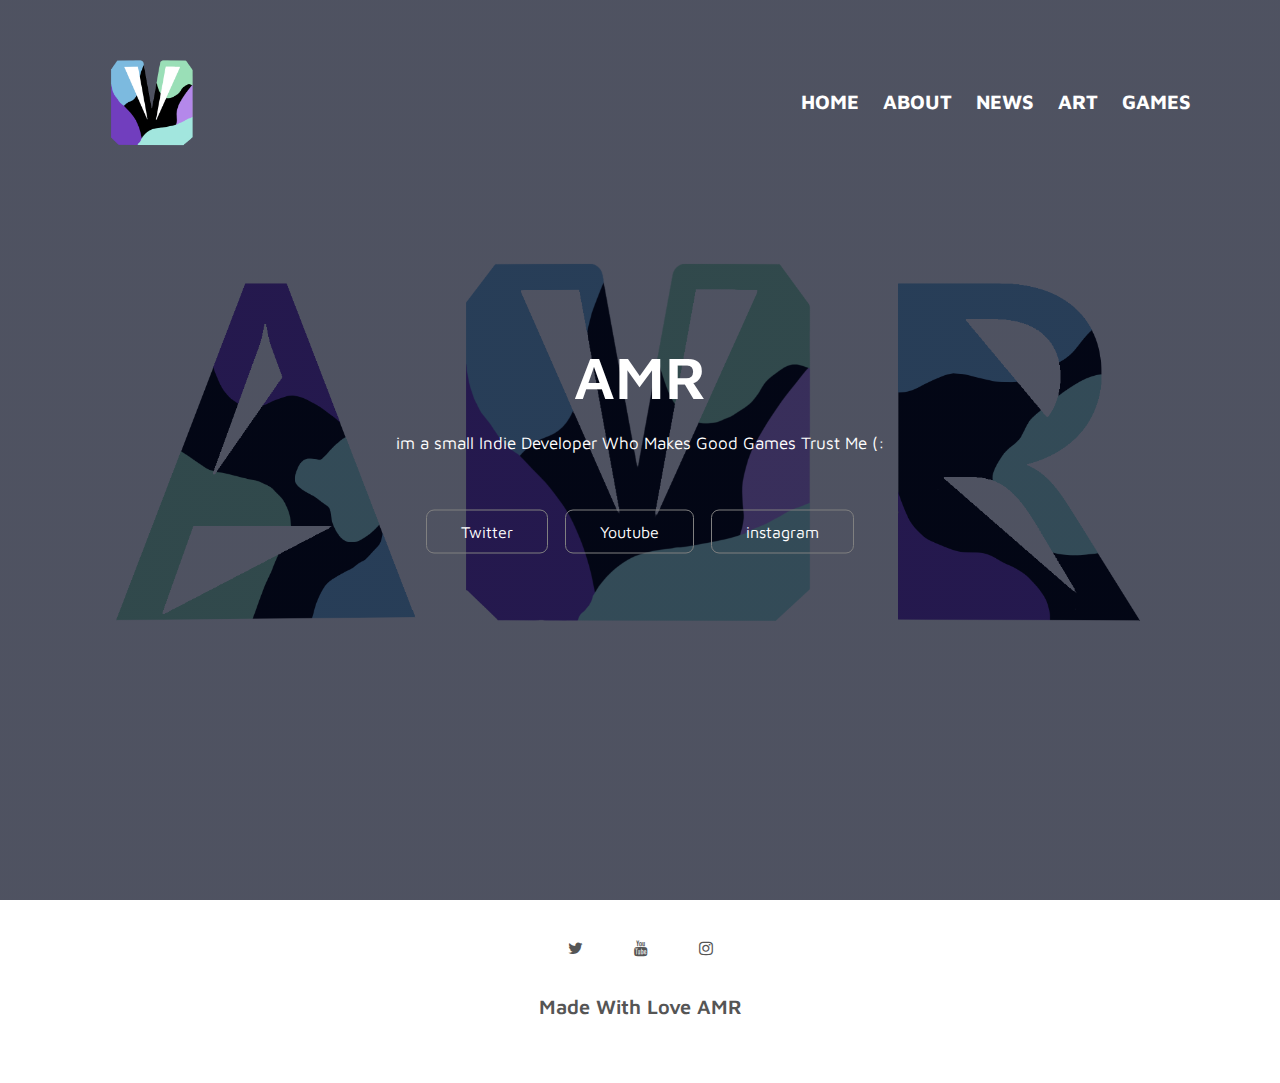
==== index.html @ 3602e450 "New File" ====
<!DOCTYPE html>
<html>
<head>
    <meta name="viewport" content="with=device-width, initial-
    scale=1.0">
    <title>AMR</title>
    <link rel="icon" type="image/x-icon" href="/images/M2022October26Nobg.png">
    <link rel="stylesheet" href="Style.css">
    <link rel="stylesheet" href="https://stackpath.bootstrapcdn.com/font-awesome/4.7.0/css/font-awesome.min.css">

    <link rel="preconnect" href="https://fonts.googleapis.com">
    <link rel="preconnect" href="https://fonts.gstatic.com" crossorigin>
    <link href="https://fonts.googleapis.com/css2?family=Maven+Pro:wght@500;600;800&display=swap" rel="stylesheet">
</head>

<body>
    <section class="header">
     <nav>
        <a class="Open" id="Open"><img src="images/M2022October26Nobg.png"></a>
         <div class="nav-links" id="navLinks">
             <ul>
                <li><a href="index.html">HOME</a></1li>
                <li><a href="about.html">ABOUT</a></1li>
                <li><a href="news.html">NEWS</a></1li>
                <li><a href="art.html">ART</a></1li>
                <li><a href="games.html">GAMES</a></1li>
             </ul>
         </div>
     </nav>
     
     <div class="text-box">
      
        <h1>AMR</h1>
        <p>im a small Indie Developer Who Makes Good Games Trust Me (:</p>
        <a href="https://twitter.com/AMR_Indie"class="BUTON">Twitter</a>
        <a href="https://www.youtube.com/channel/UCUVaZc_DEAMbumB2yuMFp7w"class="BUTON">Youtube</a>
        <a href="https://www.instagram.com/amr_indie/"class="BUTON">instagram</a>
     </div>

    </section>

    <!----Games---->


   <!------ Art ----->



   <!------Foter------>

   <section class="footer">

    <div class="icons">
        <i class="fa fa-twitter" onclick="OpneTwitter()" ></i>
        <i class="fa fa-youtube" onclick="OpneYoutube()" ></i>
        <i class="fa fa-instagram" onclick="OpneInsta()" ></i>
    </div>
    <p>Made With Love AMR</p>
   </section>

<!------JavaScript Open Menu------->
<Script>

   var navLinks = document.getElementById("navLinks")
   
   function OpneTwitter(){
      open("https://twitter.com/AMR_Indie")
   }

   function OpneYoutube(){
      open("https://www.youtube.com/channel/UCUVaZc_DEAMbumB2yuMFp7w")
   }

   function OpneInsta(){
      open("https://www.instagram.com/amr_indie/")
   }

   function OpneMenu(){

   }

   function HideMenu(){


   }

</Script>


</body>
</html>
---- Style.css ----
*{
    margin: 0;
    padding: 0;
    font-family: 'Maven Pro', sans-serif;
}

.header{
    min-height: 100vh;
    background-size: cover;
    background-position: center;
    position: relative;
    height: 60vh;
    width: 100%;
    background-image: linear-gradient(rgba(4,9,30,0.7),rgba(4,9,30,0.7)),url(images/AMR2022October26.png);
    background-position: center;
    background-size: cover;
    text-align: center;
    color: rgb(255, 255, 255);
}
nav{
    display: flex;
    padding: 2% 6%;
    justify-content: space-between;
    align-items: center;
    
}
nav img{
    width: 150px;
    transition: 0.5s;
}
nav img:hover {
    width: 160px;

}
.nav-links{
    flex: 1;
    text-align: right;
}
.nav-links  ul li{
    list-style: none;
    display: inline-block;
    padding: 8px 12px;
    position: relative;
    font-weight: 700;
}
.nav-links  ul li a {
    color: rgb(255, 255, 255);
    text-decoration: none;
    font-size: 20px;
    transition: 0.5s;
}
.nav-links  ul li a:hover {
    color: rgb(223, 194, 223);
    font-size: 25px;
}
.nav-links  ul li::after{
    content: '';
    width: 0%;
    height: 2px;
    background: #ca9894;
    display: block;
    margin: auto;
    transition: 0.5s;
    
}

.nav-links  ul li:hover::after{
    width: 100%;
}
.text-box{
    width: 90%;
    color: rgb(255, 255, 255);
    position: absolute;
    top: 50%;
    left: 50%;
    transform: translate(-50%,-50%);
    text-align: center;
}
.text-box h1{
    font-size: 60px;

}
.text-box p{
    margin: 10px 0 40px;
    font-size: 17px;
    color: rgb(255, 255, 255);
}
.COLORB
{
    display: inline-block;
    text-decoration: none;
    color: rgb(38, 0, 255);
    margin: 10px;
    font-size: 20px;
    position: relative;
    cursor: pointer;
    transition: 0.5s;
    border-radius: 8px;
    margin-bottom: 8px 5px;
    font-weight: 700;
 }
 .COLORB:hover{
     background: transparent;
     transition: 1s;
     font-size: 25px;
 }

.BUTON{
   display: inline-block;
   text-decoration: none;
   color: rgb(255, 255, 255);
   border: 1px solid gray;
   padding: 12px 34px;
   margin: 6px;
   font-size: 16px;
   background: transparent;
   position: relative;
   cursor: pointer;
   transition: 0.5s;
   border-radius: 8px;
   margin-bottom: 8px 5px;
}
.BUTON:hover{
    border: 1px solid rgb(104, 104, 104);
    background: rgb(105, 105, 105);
    transition: 1s;
    border-radius: 20px;
    margin-bottom: 20px 12px;
    font-size: 20px;
}


nav .fa{
    display: none;
}

body {
    max-width: 100%;
    overflow-x: hidden;
}

@media (max-width: 999px) {
 .nav-links ul li a {
    font-size: 30px;
    
 }
 nav img {
    padding-left: 0;
 }
 .nav-links{
    text-align: right;
 }

 h1 {
    font-size: 40px;
 }
 h3 {
    font-size: 35px;
 }
 h2 {
    font-size: 30px;
 }
 h4 {
    font-size: 30px;
 }
 .header{
    background-image: linear-gradient(rgba(4,9,30,0.7),rgba(4,9,30,0.7)),url(images/AMR2022October26.png);
    background-size: 130%;
    background-repeat: no-repeat;
 }
 nav img{
    width: 200px;
}

.NewsBig img{
    background: transparent;
}
}

/*----- Games -----*/

.rowGames{
    width: 80%;
    margin: auto;
    text-align: center;
    padding-top: 50px;

}
.rowGames img{

    width: 50%;
}
.GamesLayer{

    background: transparent;
    height: 50%;
    width: 50%;
    position: absolute;
    top: 0;
    left: 0;
    transition: 0.5s;
}
.GamesLayer:hover{

    background-color: rgba(255, 255, 255, 0.2);
}
.GamesLayer h3{
    width: 100%;
    font-weight: 500;
    color: black;
    font-size: 30px;
    bottom: 0;
    left: 50%;
    transform: translateX(-50%);
    position: absolute;
    opacity: 0;
    transition: 0.5s;

}
.GamesLayer:hover h3{

    bottom: 49%;
    opacity: 1;
}
.Games{
    width: 30%;
    margin: auto;
    text-align: center;  
    padding-top: 100px;
}
h1{
    font-size: 36px;
    font-weight: 600;
}
p{
    color: black;
    font-size: 25px;
    font-weight: 300;
    line-height: 22px;
    padding: 10px;
}
.row{
    margin: 10px 10px;
    display: block;
    justify-content: space-around;   
}
.row2{
    margin: 5px 5px;
    display: block;
    justify-content: space-around;
    cursor: pointer;
    
}

.row2 p{
  font-size: large;
}
.row2 h1{
    text-decoration: underline;
    padding-bottom: 50px;

}
.Games-col{
    flex-basis: 31%;
    border-radius: 10px;
    margin-bottom: 20px 12px;
    box-sizing: border-box;
    transition: 1s;
    border: #a297a8;
    background: #a297a8;

}
.Games-col:hover{
    box-shadow: 0 0 20px 0px rgba(63, 63, 63, 0.5);
    border-radius: 30px;
    background: #d0bddb;
}
.Games-col2{
    flex-basis: 31%;
    background: transparent;
    border-radius: 10px;
    margin-bottom: 20px 12px;
    box-sizing: border-box;
    transition: 1s;
    border: #d0bddb;

}
.Games-col2:hover{
    background: #d0bddb;
}
.Games-col2 p{
    opacity: 0;
    transition: 0.5s;
}

.Games-col2:hover p{
    opacity: 1;
}


.Games-col2 img {
    width: 90%;
    transition: 0.5s;
    border-radius: 10px;
}
h3{
    text-align: center;
    font-weight: 600;
    margin: 10px 0;
}
.Games-col2:hover img{
    width: 100%;
    border-radius: 30px;

}
.Games-col2:hover{
    box-shadow: 0 0 20px 0px rgba(63, 63, 63, 0.5);
    border-radius: 30px;

}

@media (max-width: 1000px){
    .row{
        flex-direction: column;
    }
    .row2{
        flex-direction: column;
    }
}
.BTN{
    display: inline-block;
    text-decoration: none;
    color: rgb(0, 0, 0);
    border: 1px solid gray;
    padding: 12px 34px;
    font-size: 16px;
    background: transparent;
    position: relative;
    cursor: pointer;
 }
 .BTN:hover{
    border: 1px solid rgb(104, 104, 104);
    background: rgb(105, 105, 105);
    transition: 1s;
}

/*------- art ------*/

.Art{
    width: 50%;
    margin: auto;
    text-align: center;
    padding-top: 50px;
}

.Art-col{
    flex-basis: 32%;
    border-radius: 10px;
    margin-bottom: 30px;
    width: 100%;
    height: 50%;
    position: relative;
    overflow: hidden;
}
.Art-col h3{
   font-size: 20PX;
   display: block; 
}

.Art-col img {
    width: 70%;
    display: block;
    margin: 50px;
    border-radius: 20px;
    margin-bottom: 60px;
    
}
.layer{
    background-color: rgba(0, 0, 0, 0.2);
    
    height: 100%;
    width: 90%;
    position: absolute;
    top: 0;
    left: 0;
    transition: 0.5s;
}
.layer:hover{
    background-color: rgba(0, 0, 0, 0.2);
}
.layer h3{
    width: 100%;
    font-weight: 500;
    color: black;
    font-size: 30px;
    bottom: 0;
    left: 50%;
    transform: translateX(-50%);
    position: absolute;
    opacity: 0;
    transition: 0.5s;
}
.layer:hover h3{
    bottom: 49%;
    opacity: 1;
}

/*----foter-----*/

.footer {
    width: 100%;
    text-align: center;
    padding: 30px 0;
}

.footer p {
    margin-bottom: 25px;
    margin-top: 20px;
    font-weight: 600;
    font-size: 20px;
    color: #555555;
}
.icons .fa{
    color: #555555;
    margin: 0 13px;
    cursor: pointer;
    padding: 10px;
}


/* Sub-header */

.Sub-header{
    height: 100vh;
    width: 100%;
    background-position: center;
    background-size: cover;
    text-align: center;
    color: #fff;
    background-image: url(images/BG.png);
}

.Sub-header h1{
    margin-top: -100px;
}

.about-me{
    width: 80%;
    margin: auto;
    padding-top: 80px;
    padding-bottom: 50px;
}
.about-col{
    flex-basis: 48%;
    padding: 30px 40px;
    text-align: center;
}
.about-col img{
    width: 30%;
    padding: 5px 5px;
    background-color: rgba(90, 83, 83, 0.103);
    border-radius: 20px;
    margin-bottom: 60px; 
    transition: 0.5s; 
}

.about-col h1{
    padding-top: 5px;
}
.about-col p {
    padding: 15px 0 25px;
    font-size: 20px;
    
}

/*------twitter------*/

.Twitter{
    padding: auto;
    margin-left: 25%;
}

/*--Navigation--*/

.slider{
    width:  800px;
    height: 500px;
    border-radius: 10px;
    overflow: hidden;
    margin: auto;

}
.slides{
    width:  500%;
    height: 500px;
    display: flex;
}
.slides input{
    display: none;
}
.slide{
    width: 20%;
    transition: 2s;
}.slide img{
    width: 800px;
    height: 500px;
    
}

/*--Maual navigaiton--*/

.navgation-Manual{
    position: absolute;
    display: flex;
    width: 800px;
    justify-content: center;
    margin-top: 460px;
}
.manual-btn{
    border: 2px solid #555555;
    padding: 5px;
    border-radius: 10px;
    cursor: pointer;
    transition: 1s;
}
.manual-btn:not(:last-child){
    margin-right: 40px;
}
.manual-btn:hover{
    background: #555555;
}
#radio1:checked ~ .first{
    margin-left: 0;
}
#radio2:checked ~ .first{
    margin-left: -20%;
}
#radio3:checked ~ .first{
    margin-left: -40%;
}
#radio4:checked ~ .first{
    margin-left: -60%;
}

/*--auto--*/

.navigation-auto{
    position: absolute;
    display: flex;
    width: 800px;
    justify-content: center;
    margin-top: 460px;
}
.navigation-auto div {
    border: 2px solid #555555;
    padding: 5px;
    border-radius: 10px;
    transition: 1s;
}

.navigation-auto div:not(:last-child){
    margin-right: 40px;
}

#radio1:checked ~ .navigation-auto .auto-btn1{
    background: #555555;
}
#radio2:checked ~ .navigation-auto .auto-btn2{
    background: #555555;
}
#radio3:checked ~ .navigation-auto .auto-btn3{
    background: #555555;
}
#radio4:checked ~ .navigation-auto .auto-btn4{
    background: #555555;
}

/*--News--*/

.News{
    padding: 40px;
    display: flex;
    justify-content: space-between;
    background-color: #c0f3f5;
    width: 60%;
    margin: 10rem auto 0 auto;
    border-radius: 30px;
}
.NewsBig{
    padding: 40px;
    display: flex;
    justify-content: space-between;
    background-color: #c0f3f5;
    width: 70%;
    margin: 10rem auto 0 auto;
    border-radius: 30px;
}
.NewsBig img{
    height: 400px;
    border-radius: 30px;
    background-color: #ffffff;
}
@media(max-width: 1500px){
    .NewsBig img{
        height: 250px;

    }
    .News img{
        width: 60%;
    }
    .News{
        width: 80%;
    }
    .NewsBig{
        width: 80%;
    }
}
.NewsBig h1{
  margin: 0;
  color: black;
}
.NewsBig p{
    color: black;
    margin-right: 15px;
}

.News img{
    height: 500px;
    border-radius: 30px;
    background-color: #ffffff;
}
.News h1{
  margin: 0;
  color: black;
}
.News p{
    color: black;
    margin-right: 15px;
}
.nobg{
    background-color: black;
}
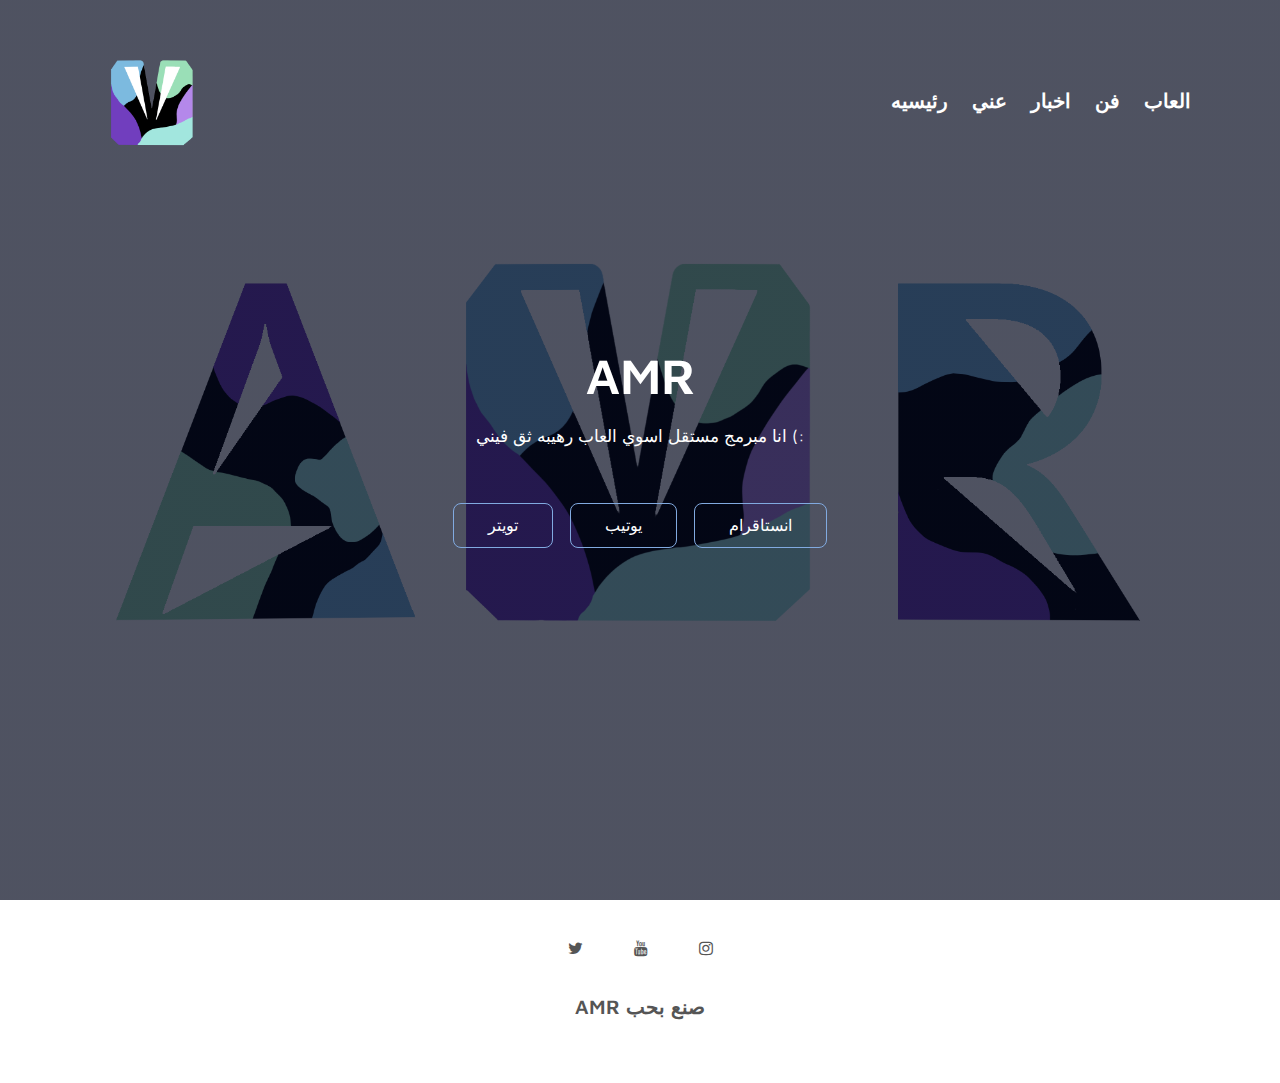
==== commit 9efdb9be: "cheking arabic" ====
--- a/index.html
+++ b/index.html
@@ -19,11 +19,11 @@
         <a class="Open" id="Open"><img src="images/M2022October26Nobg.png"></a>
          <div class="nav-links" id="navLinks">
              <ul>
-                <li><a href="index.html">HOME</a></1li>
-                <li><a href="about.html">ABOUT</a></1li>
-                <li><a href="news.html">NEWS</a></1li>
-                <li><a href="art.html">ART</a></1li>
-                <li><a href="games.html">GAMES</a></1li>
+               <li><a href="index.html">رئيسيه</a></1li>
+               <li><a href="about.html">عني</a></1li>
+               <li><a href="news.html">اخبار</a></1li>
+               <li><a href="art.html">فن</a></1li>
+               <li><a href="games.html">العاب</a></1li>
              </ul>
          </div>
      </nav>
@@ -31,10 +31,10 @@
      <div class="text-box">
       
         <h1>AMR</h1>
-        <p>im a small Indie Developer Who Makes Good Games Trust Me (:</p>
-        <a href="https://twitter.com/AMR_Indie"class="BUTON">Twitter</a>
-        <a href="https://www.youtube.com/channel/UCUVaZc_DEAMbumB2yuMFp7w"class="BUTON">Youtube</a>
-        <a href="https://www.instagram.com/amr_indie/"class="BUTON">instagram</a>
+        <p>انا مبرمج مستقل اسوي العاب رهيبه ثق فيني (:</p>
+        <a href="https://twitter.com/AMR_Indie"class="BUTON">تويتر</a>
+        <a href="https://www.youtube.com/channel/UCUVaZc_DEAMbumB2yuMFp7w"class="BUTON">يوتيب</a>
+        <a href="https://www.instagram.com/amr_indie/"class="BUTON">انستاقرام</a>
      </div>
 
     </section>
@@ -55,7 +55,7 @@
         <i class="fa fa-youtube" onclick="OpneYoutube()" ></i>
         <i class="fa fa-instagram" onclick="OpneInsta()" ></i>
     </div>
-    <p>Made With Love AMR</p>
+    <p>AMR صنع بحب</p>
    </section>
 
 <!------JavaScript Open Menu------->
--- a/Style.css
+++ b/Style.css
@@ -52,6 +52,8 @@
 .nav-links  ul li a:hover {
     color: rgb(223, 194, 223);
     font-size: 25px;
+    font-weight: 100;
+    transition: 1s;
 }
 .nav-links  ul li::after{
     content: '';
@@ -77,8 +79,8 @@
     text-align: center;
 }
 .text-box h1{
-    font-size: 60px;
-
+    font-size: 50px;
+    
 }
 .text-box p{
     margin: 10px 0 40px;
@@ -104,32 +106,34 @@
      transition: 1s;
      font-size: 25px;
  }
-
 .BUTON{
    display: inline-block;
    text-decoration: none;
    color: rgb(255, 255, 255);
-   border: 1px solid gray;
+   border: 1px solid rgb(129, 170, 224);
    padding: 12px 34px;
    margin: 6px;
    font-size: 16px;
-   background: transparent;
+   background:  transparent;
    position: relative;
    cursor: pointer;
    transition: 0.5s;
    border-radius: 8px;
    margin-bottom: 8px 5px;
+    background-size: 200%;
 }
 .BUTON:hover{
-    border: 1px solid rgb(104, 104, 104);
-    background: rgb(105, 105, 105);
-    transition: 1s;
-    border-radius: 20px;
-    margin-bottom: 20px 12px;
-    font-size: 20px;
-}
-
-
+
+   border: 1px solid rgb(129, 170, 224);
+   background:  rgb(177, 255, 236);
+   transition: 1s;
+   border-radius: 20px;
+   margin-bottom: 20px 12px;
+   font-size: 20px;
+   font-weight: 900;
+   color: rgb(54, 54, 54);
+
+}
 nav .fa{
     display: none;
 }
@@ -163,17 +167,26 @@
  h4 {
     font-size: 30px;
  }
+ .text-box h1{
+    font-size: 100px;
+ }
+ .text-box p {
+    font-size: 30px;
+ }
  .header{
     background-image: linear-gradient(rgba(4,9,30,0.7),rgba(4,9,30,0.7)),url(images/AMR2022October26.png);
-    background-size: 130%;
+    background-size: 100%;
     background-repeat: no-repeat;
  }
  nav img{
-    width: 200px;
+    width: 250px;
 }
 
 .NewsBig img{
     background: transparent;
+}
+.BUTON{
+    font-size: 30px;
 }
 }
 
@@ -248,7 +261,6 @@
     margin: 5px 5px;
     display: block;
     justify-content: space-around;
-    cursor: pointer;
     
 }
 
@@ -283,7 +295,7 @@
     box-sizing: border-box;
     transition: 1s;
     border: #d0bddb;
-
+    cursor: pointer;
 }
 .Games-col2:hover{
     background: #d0bddb;
@@ -354,26 +366,76 @@
 }
 
 .Art-col{
-    flex-basis: 32%;
-    border-radius: 10px;
-    margin-bottom: 30px;
-    width: 100%;
-    height: 50%;
-    position: relative;
-    overflow: hidden;
-}
+    flex-basis: 31%;
+    background: transparent;
+    border-radius: 10px;
+    margin-bottom: 20px 12px;
+    box-sizing: border-box;
+    transition: 1s;
+    border: #d0bddb;
+}
+
+
+.ArtH-col{
+    flex-basis: 31%;
+    background: transparent;
+    border-radius: 10px;
+    margin-bottom: 20px 12px;
+    box-sizing: border-box;
+    transition: 1s;
+    border: #f3ddff;
+}
+.ArtH-col h3{
+    font-size: 20PX;
+    display: block; 
+    font-weight: 600;
+    text-decoration: underline;
+ }
+ .ArtH-col:hover{
+     box-shadow: 0 0 20px 0px rgba(63, 63, 63, 0.5);
+     border-radius: 30px;
+     background: #cbfaf2;
+     box-shadow: 0 0 20px 0px rgba(63, 63, 63, 0.5);
+     border-radius: 30px;
+     
+ }
+ 
+ .ArtH-col img {
+     width: 90%;
+     transition: 0.5s;
+     border-radius: 10px;
+     
+ }
+ .ArtH-col img:hover{
+     width: 100%;
+     border-radius: 30px;
+     
+ }
+
+
 .Art-col h3{
    font-size: 20PX;
    display: block; 
+   font-weight: 600;
+   text-decoration: underline;
+}
+.Art-col:hover{
+    box-shadow: 0 0 20px 0px rgba(63, 63, 63, 0.5);
+    border-radius: 30px;
+    background: #cbfaf2;
+    box-shadow: 0 0 20px 0px rgba(63, 63, 63, 0.5);
+    border-radius: 30px;
+    
 }
 
 .Art-col img {
-    width: 70%;
-    display: block;
-    margin: 50px;
-    border-radius: 20px;
-    margin-bottom: 60px;
-    
+    width: 90%;
+    transition: 0.5s;
+    border-radius: 10px;
+}
+.Art-col img:hover{
+    width: 100%;
+    border-radius: 30px;
 }
 .layer{
     background-color: rgba(0, 0, 0, 0.2);
@@ -444,6 +506,146 @@
     margin-top: -100px;
 }
 
+
+.BUTONA{
+    display: inline-block;
+    text-decoration: none;
+    color: rgb(146, 199, 230);
+    border: 1px solid rgb(181, 143, 231);
+    padding: 12px 34px;
+    margin: 6px;
+    font-size: 50px;
+    background: transparent;
+    position: relative;
+    cursor: pointer;
+    transition: 0.5s;
+    border-radius: 8px;
+    margin-bottom: 8px 5px;
+ }
+ .BUTONA:hover{
+    border: 1px solid rgb(181, 143, 231);
+     background: rgb(194, 156, 219);
+     transition: 0.5s;
+     border-radius: 20px;
+     margin-bottom: 20px 12px;
+     font-size: 55px;
+     font-weight: 800;
+ }
+
+.Sub-headerArt{
+    height: 100vh;
+    width: 100%;
+    background-position: center;
+    background-size: cover;
+    text-align: center;
+    color: #fff;
+    background-image: url(images/ART.png);
+}
+
+.Sub-headerArt h1{
+    margin-top: -100px;
+    color: rgb(105, 133, 127);
+}
+.Sub-headerArt{
+    color: rgb(105, 133, 127);
+}
+.nav-linksA{
+    flex: 1;
+    text-align: right;
+}
+.nav-linksA  ul li{
+    list-style: none;
+    display: inline-block;
+    padding: 8px 12px;
+    position: relative;
+    font-weight: 700;
+}
+.nav-linksA  ul li a {
+    color: rgb(121, 151, 146);
+    text-decoration: none;
+    font-size: 20px;
+    transition: 0.5s;
+}
+.nav-linksA  ul li a:hover {
+    color: rgb(62, 75, 74);
+    font-size: 25px;
+}
+.nav-linksA  ul li::after{
+    content: '';
+    width: 0%;
+    height: 2px;
+    background: #ca9894;
+    display: block;
+    margin: auto;
+    transition: 0.5s;
+    
+}
+
+.nav-linksA  ul li:hover::after{
+    width: 100%;
+}
+
+
+.Sub-headerNews{
+    height: 100vh;
+    width: 100%;
+    background-position: center;
+    background-size: cover;
+    text-align: center;
+    color: #fff;
+    background-image: url(images/News.png);
+}
+
+.Sub-headerNews h1{
+    margin-top: -100px;
+    color: rgb(105, 133, 127);
+}
+.Sub-headerNews{
+    color: rgb(105, 133, 127);
+}
+
+
+.Sub-headerAbout{
+    height: 100vh;
+    width: 100%;
+    background-position: center;
+    background-size: cover;
+    text-align: center;
+    color: #fff;
+    background-image: url(images/About.png);
+}
+
+.Sub-headerAbout h1{
+    margin-top: -100px;
+    color: rgb(105, 133, 127);
+}
+.Sub-headerAbout{
+    color: rgb(105, 133, 127);
+}
+
+.Sub-headerGames{
+    height: 100vh;
+    width: 100%;
+    background-position: center;
+    background-size: cover;
+    text-align: center;
+    color: #fff;
+    background-image: url(images/Games.png);
+}
+
+.Sub-headerGames h1{
+    margin-top: -100px;
+    color: rgb(105, 133, 127);
+}
+.Sub-headerGames{
+    color: rgb(105, 133, 127);
+}
+
+
+
+
+
+
 .about-me{
     width: 80%;
     margin: auto;
@@ -581,7 +783,7 @@
     padding: 40px;
     display: flex;
     justify-content: space-between;
-    background-color: #c0f3f5;
+    background-color: #f5daff;
     width: 60%;
     margin: 10rem auto 0 auto;
     border-radius: 30px;
@@ -590,7 +792,7 @@
     padding: 40px;
     display: flex;
     justify-content: space-between;
-    background-color: #c0f3f5;
+    background-color: #f5daff;
     width: 70%;
     margin: 10rem auto 0 auto;
     border-radius: 30px;
@@ -602,8 +804,8 @@
 }
 @media(max-width: 1500px){
     .NewsBig img{
-        height: 250px;
-
+        width: 50%;
+        height: 10vh;
     }
     .News img{
         width: 60%;
@@ -614,13 +816,22 @@
     .NewsBig{
         width: 80%;
     }
+    .nav-linksA  ul li a {
+        font-size: 30px;
+    }
+    .nav-linksA  ul li a:hover {
+        font-size: 35px;
+    }
+    .nav-links  ul li a:hover {
+        font-size: 35px;
+    }
 }
 .NewsBig h1{
   margin: 0;
   color: black;
 }
 .NewsBig p{
-    color: black;
+    color: rgb(0, 0, 0);
     margin-right: 15px;
 }
 
@@ -640,3 +851,45 @@
 .nobg{
     background-color: black;
 }
+
+/*---ArtBtn---*/
+
+.arbtn{
+    display: flex;
+    justify-content: center;
+}
+
+
+.arbtn a {
+    color: black ;
+    margin: 12px;
+}
+.arbtn a:hover {
+    color: rgb(251, 255, 211) ;
+}
+
+.BGB{
+    display: flex;
+    padding: 100px;
+    padding-top: 50px;
+    padding-bottom: 50px;
+    background-color: #e9fffe;
+    border-radius: 10px;
+    margin-bottom: 20px 12px;
+    box-sizing: border-box;
+    border: #a297a8;
+}
+
+::-webkit-scrollbar{
+    background: rgb(255, 255, 255);
+    width: 0.7em;
+}
+
+::-webkit-scrollbar-thumb{
+    background: rgb(110, 173, 255);
+    border-radius: 50vw;
+}
+
+::-webkit-scrollbar-thumb:hover{
+    background: rgb(88, 160, 255);
+}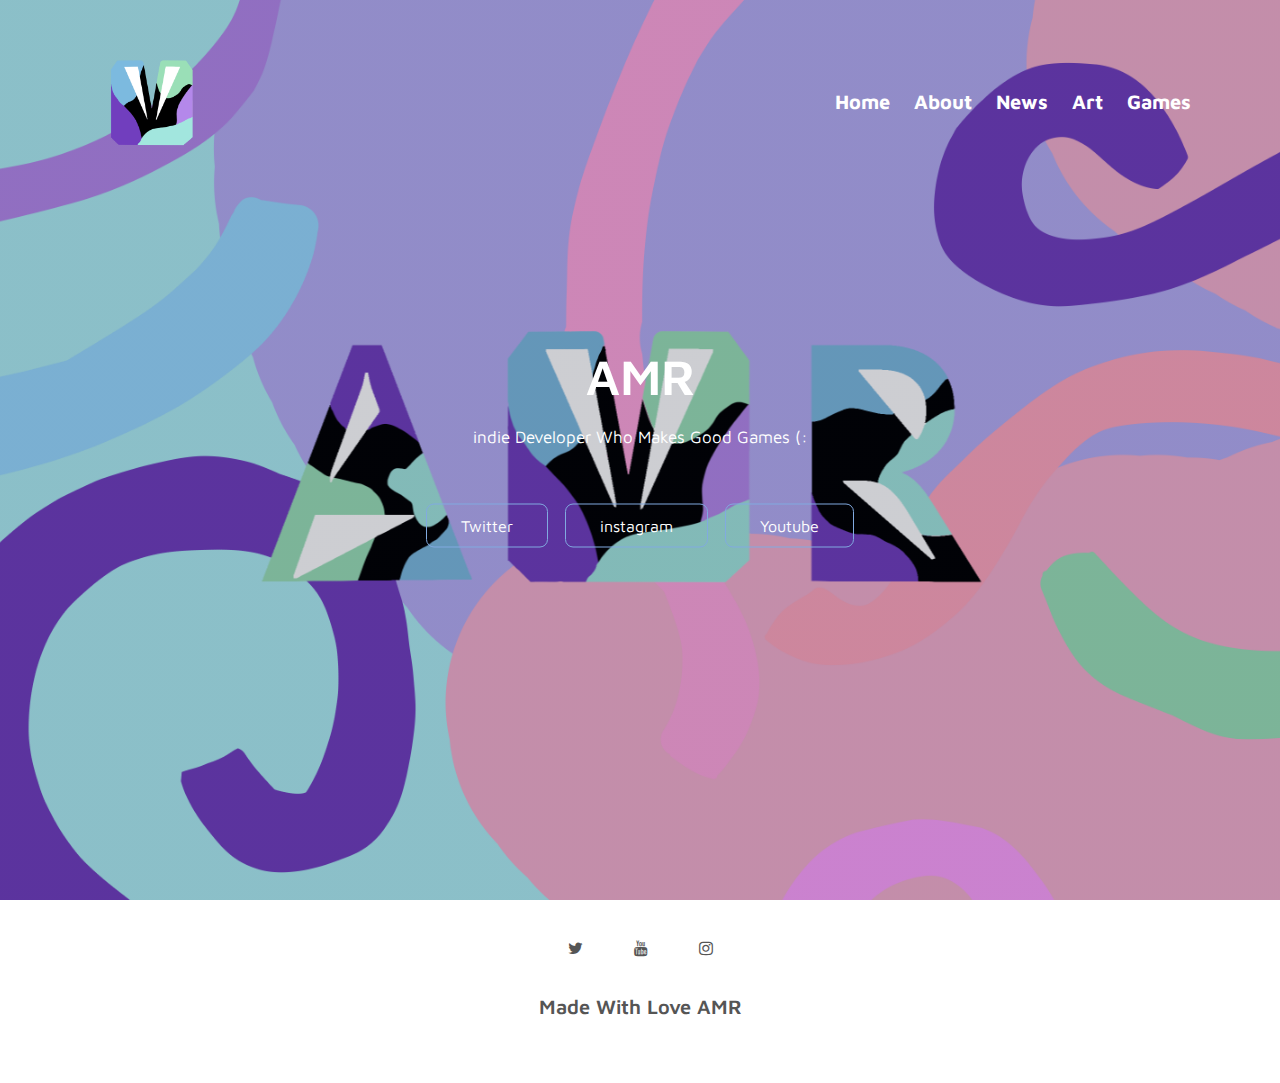
==== commit 27a23a6b: "ReChanged" ====
--- a/index.html
+++ b/index.html
@@ -19,11 +19,11 @@
         <a class="Open" id="Open"><img src="images/M2022October26Nobg.png"></a>
          <div class="nav-links" id="navLinks">
              <ul>
-               <li><a href="index.html">رئيسيه</a></1li>
-               <li><a href="about.html">عني</a></1li>
-               <li><a href="news.html">اخبار</a></1li>
-               <li><a href="art.html">فن</a></1li>
-               <li><a href="games.html">العاب</a></1li>
+                  <li><a href="index.html">Home</a></1li>
+                  <li><a href="about.html">About</a></1li>
+                  <li><a href="news.html">News</a></1li>
+                  <li><a href="art.html">Art</a></1li>
+                  <li><a href="games.html">Games</a></1li>
              </ul>
          </div>
      </nav>
@@ -31,10 +31,10 @@
      <div class="text-box">
       
         <h1>AMR</h1>
-        <p>انا مبرمج مستقل اسوي العاب رهيبه ثق فيني (:</p>
-        <a href="https://twitter.com/AMR_Indie"class="BUTON">تويتر</a>
-        <a href="https://www.youtube.com/channel/UCUVaZc_DEAMbumB2yuMFp7w"class="BUTON">يوتيب</a>
-        <a href="https://www.instagram.com/amr_indie/"class="BUTON">انستاقرام</a>
+        <p>indie Developer Who Makes Good Games (:</p>
+        <a href="https://twitter.com/AMR_Indie"class="BUTON">Twitter</a>
+        <a href="https://www.youtube.com/channel/UCUVaZc_DEAMbumB2yuMFp7w"class="BUTON">instagram</a>
+        <a href="https://www.instagram.com/amr_indie/"class="BUTON">Youtube</a>
      </div>
 
     </section>
@@ -55,7 +55,7 @@
         <i class="fa fa-youtube" onclick="OpneYoutube()" ></i>
         <i class="fa fa-instagram" onclick="OpneInsta()" ></i>
     </div>
-    <p>AMR صنع بحب</p>
+    <p>Made With Love AMR</p>
    </section>
 
 <!------JavaScript Open Menu------->
--- a/Style.css
+++ b/Style.css
@@ -11,7 +11,7 @@
     position: relative;
     height: 60vh;
     width: 100%;
-    background-image: linear-gradient(rgba(4,9,30,0.7),rgba(4,9,30,0.7)),url(images/AMR2022October26.png);
+    background-image: linear-gradient(rgba(4,9,30,0.2),rgba(4, 9, 30, 0.2)),url(images/AMR2022October26.png);
     background-position: center;
     background-size: cover;
     text-align: center;
@@ -29,7 +29,7 @@
     transition: 0.5s;
 }
 nav img:hover {
-    width: 160px;
+    width: 155px;
 
 }
 .nav-links{
@@ -258,10 +258,9 @@
     justify-content: space-around;   
 }
 .row2{
-    margin: 5px 5px;
-    display: block;
-    justify-content: space-around;
-    
+    display: grid;
+    grid-template-columns: repeat(auto-fit, minmax(400px, 1fr));
+    grid-gap: 5px;
 }
 
 .row2 p{
@@ -288,6 +287,8 @@
     background: #d0bddb;
 }
 .Games-col2{
+    object-fit: cover;
+    object-position: center;    
     flex-basis: 31%;
     background: transparent;
     border-radius: 10px;
@@ -359,7 +360,7 @@
 /*------- art ------*/
 
 .Art{
-    width: 50%;
+    
     margin: auto;
     text-align: center;
     padding-top: 50px;
@@ -370,15 +371,36 @@
     background: transparent;
     border-radius: 10px;
     margin-bottom: 20px 12px;
+    margin-top: 10px;
     box-sizing: border-box;
     transition: 1s;
     border: #d0bddb;
 }
 
+.Art-col h3{
+    font-size: 20px;
+   display: block; 
+   font-weight: 700;
+   text-decoration: underline;
+}
+
+.Art-col img {
+    width: 90%;
+    transition: 0.5s;
+    border-radius: 10px;
+    object-fit: cover;
+    object-position: center;
+    height: 70%;
+}
+.Art-col img:hover{
+    width: 100%;
+    border-radius: 30px;
+    color: black;
+    height: 90%;
+}
 
 .ArtH-col{
     flex-basis: 31%;
-    background: transparent;
     border-radius: 10px;
     margin-bottom: 20px 12px;
     box-sizing: border-box;
@@ -409,37 +431,11 @@
  .ArtH-col img:hover{
      width: 100%;
      border-radius: 30px;
-     
- }
-
-
-.Art-col h3{
-   font-size: 20PX;
-   display: block; 
-   font-weight: 600;
-   text-decoration: underline;
-}
-.Art-col:hover{
-    box-shadow: 0 0 20px 0px rgba(63, 63, 63, 0.5);
-    border-radius: 30px;
-    background: #cbfaf2;
-    box-shadow: 0 0 20px 0px rgba(63, 63, 63, 0.5);
-    border-radius: 30px;
-    
-}
-
-.Art-col img {
-    width: 90%;
-    transition: 0.5s;
-    border-radius: 10px;
-}
-.Art-col img:hover{
-    width: 100%;
-    border-radius: 30px;
-}
+
+ }
+
 .layer{
     background-color: rgba(0, 0, 0, 0.2);
-    
     height: 100%;
     width: 90%;
     position: absolute;
@@ -804,11 +800,12 @@
 }
 @media(max-width: 1500px){
     .NewsBig img{
-        width: 50%;
-        height: 10vh;
+        width: 0%;
     }
     .News img{
-        width: 60%;
+        width: 50%;
+        object-fit: cover;
+        object-position: center;
     }
     .News{
         width: 80%;
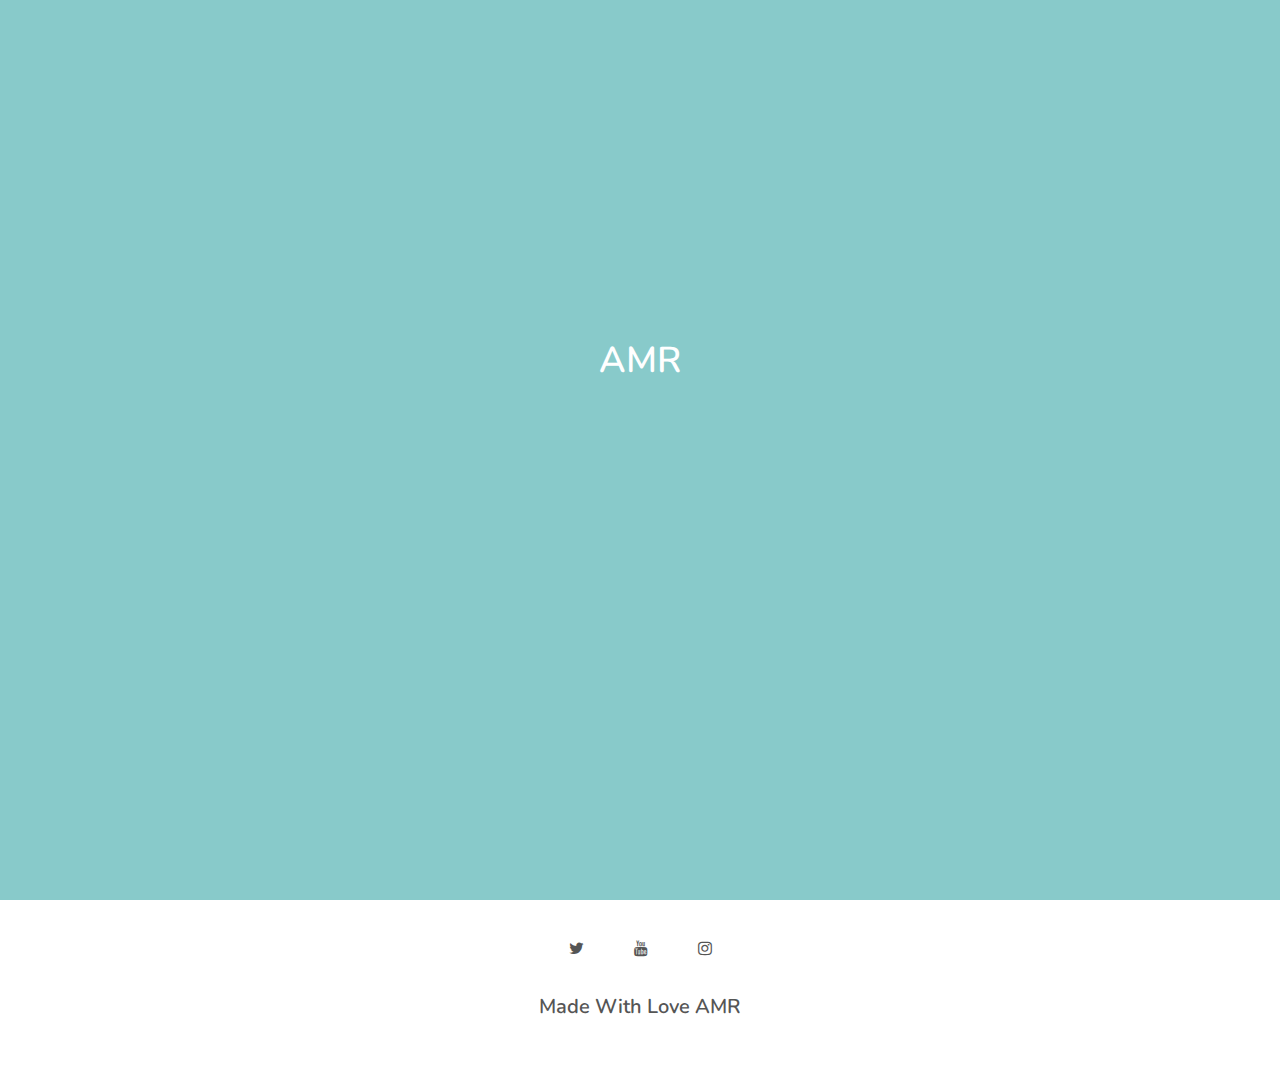
==== commit a8ab956d: "Big Update" ====
--- a/index.html
+++ b/index.html
@@ -4,16 +4,24 @@
     <meta name="viewport" content="with=device-width, initial-
     scale=1.0">
     <title>AMR</title>
-    <link rel="icon" type="image/x-icon" href="/images/M2022October26Nobg.png">
+    <link rel="icon" type="image/x-icon" href="images/M2022October26Nobg.png">
     <link rel="stylesheet" href="Style.css">
     <link rel="stylesheet" href="https://stackpath.bootstrapcdn.com/font-awesome/4.7.0/css/font-awesome.min.css">
-
     <link rel="preconnect" href="https://fonts.googleapis.com">
     <link rel="preconnect" href="https://fonts.gstatic.com" crossorigin>
-    <link href="https://fonts.googleapis.com/css2?family=Maven+Pro:wght@500;600;800&display=swap" rel="stylesheet">
+    <link rel="preconnect" href="https://fonts.googleapis.com">
+    <link rel="preconnect" href="https://fonts.gstatic.com" crossorigin>
+    <link href="https://fonts.googleapis.com/css2?family=Maven+Pro:wght@500;600;800&family=Nunito:ital,wght@0,200;0,400;0,500;0,600;0,700;0,800;0,900;1,400;1,500;1,600;1,700;1,800;1,900&display=swap" rel="stylesheet">
 </head>
 
 <body>
+   <div class="intro">
+      <h1 class="logo-headerindex">
+         <span class="logo"> AMR</span>
+      </h1>
+   </div>
+
+
     <section class="header">
      <nav>
         <a class="Open" id="Open"><img src="images/M2022October26Nobg.png"></a>
@@ -24,6 +32,7 @@
                   <li><a href="news.html">News</a></1li>
                   <li><a href="art.html">Art</a></1li>
                   <li><a href="games.html">Games</a></1li>
+                  <li><a href="future.html">Future</a></1li>
              </ul>
          </div>
      </nav>
@@ -59,6 +68,9 @@
    </section>
 
 <!------JavaScript Open Menu------->
+
+   <script src="app.js"></script>
+
 <Script>
 
    var navLinks = document.getElementById("navLinks")
--- a/Style.css
+++ b/Style.css
@@ -2,6 +2,7 @@
     margin: 0;
     padding: 0;
     font-family: 'Maven Pro', sans-serif;
+    font-family: 'Nunito', sans-serif;
 }
 
 .header{
@@ -17,6 +18,18 @@
     text-align: center;
     color: rgb(255, 255, 255);
 }
+.headerF{
+    min-height: 100vh;
+    background-size: cover;
+    background-position: center;
+    position: relative;
+    height: 60vh;
+    width: 100%;
+    background-position: center;
+    background-size: cover;
+    text-align: center;
+    color: rgb(255, 255, 255);
+}
 nav{
     display: flex;
     padding: 2% 6%;
@@ -25,11 +38,11 @@
     
 }
 nav img{
-    width: 150px;
+    width: 130px;
     transition: 0.5s;
 }
 nav img:hover {
-    width: 155px;
+    width: 135px;
 
 }
 .nav-links{
@@ -41,7 +54,7 @@
     display: inline-block;
     padding: 8px 12px;
     position: relative;
-    font-weight: 700;
+    font-weight: 700;   
 }
 .nav-links  ul li a {
     color: rgb(255, 255, 255);
@@ -50,24 +63,28 @@
     transition: 0.5s;
 }
 .nav-links  ul li a:hover {
-    color: rgb(223, 194, 223);
+    color: rgb(194, 221, 223);
     font-size: 25px;
-    font-weight: 100;
+    font-weight: 800;
     transition: 1s;
+    border-radius: 8px;
+    margin-bottom: 8px 5px;
+    background-color: #46816e56;
+    
 }
 .nav-links  ul li::after{
     content: '';
     width: 0%;
     height: 2px;
-    background: #ca9894;
+    background: #ffffff5b;
     display: block;
     margin: auto;
-    transition: 0.5s;
+    transition: 0.5s;  
+}
+
+.nav-links  ul li:hover::after{
+    width: 100%;
     
-}
-
-.nav-links  ul li:hover::after{
-    width: 100%;
 }
 .text-box{
     width: 90%;
@@ -110,11 +127,11 @@
    display: inline-block;
    text-decoration: none;
    color: rgb(255, 255, 255);
-   border: 1px solid rgb(129, 170, 224);
+   border: 1px solid rgb(194, 211, 118);
    padding: 12px 34px;
    margin: 6px;
    font-size: 16px;
-   background:  transparent;
+   background: rgba(0, 0, 0, 0.212);
    position: relative;
    cursor: pointer;
    transition: 0.5s;
@@ -124,14 +141,14 @@
 }
 .BUTON:hover{
 
-   border: 1px solid rgb(129, 170, 224);
-   background:  rgb(177, 255, 236);
+    border: 1px solid rgb(194, 211, 118);
+   background:  rgb(228, 224, 166);
    transition: 1s;
    border-radius: 20px;
    margin-bottom: 20px 12px;
    font-size: 20px;
    font-weight: 900;
-   color: rgb(54, 54, 54);
+   color: rgb(93, 109, 250);
 
 }
 nav .fa{
@@ -154,6 +171,9 @@
  .nav-links{
     text-align: right;
  }
+ .BUTON:hover{
+   font-size: 35px;
+}
 
  h1 {
     font-size: 40px;
@@ -174,12 +194,12 @@
     font-size: 30px;
  }
  .header{
-    background-image: linear-gradient(rgba(4,9,30,0.7),rgba(4,9,30,0.7)),url(images/AMR2022October26.png);
-    background-size: 100%;
+    background-image: linear-gradient(rgba(4,9,30,0.2),rgba(4, 9, 30, 0.2)),url(images/AMR2022PhoneSize.png);
+    background-size: 150%;
     background-repeat: no-repeat;
  }
  nav img{
-    width: 250px;
+    width: 100px;
 }
 
 .NewsBig img{
@@ -570,10 +590,10 @@
     content: '';
     width: 0%;
     height: 2px;
-    background: #ca9894;
+    background: #cf41fa5b;
     display: block;
     margin: auto;
-    transition: 0.5s;
+    transition: 0.5s;  
     
 }
 
@@ -889,4 +909,61 @@
 
 ::-webkit-scrollbar-thumb:hover{
     background: rgb(88, 160, 255);
+}
+
+header{
+    position: relative;
+    left: 0;
+    top: 0;
+    width: 1005;
+    height: 80px;
+}
+
+header h4 {
+    position: absolute;
+    left: 10%;
+    bottom: 1rem;
+    font-size: 1.6rem;
+
+}
+
+.intro {
+    position: fixed;
+    z-index: 1;
+    left: 0;
+    top: 0;
+    width: 100%;
+    height: 100vh;
+    background-color: #88caca;
+    transition: 1s;
+}
+
+.logo-headerindex{
+    position: absolute;
+    top: 40%;
+    left: 50%;
+    transform: translate(-50%, -50%);
+    color: #ffffff;
+}
+
+.logo{
+    position: relative;
+    display: inline-block;
+    bottom: -20px;
+    opacity: 0;
+}
+.logo img{
+    width: 100px;
+}
+
+.logo.active{
+    bottom: 0;
+    opacity: 1;
+    transition: ease-in-out 0.5s;
+
+}
+.logo.fade{
+    bottom: 150px;
+    opacity: 0;
+    transition: ease-in-out 0.5s;
 }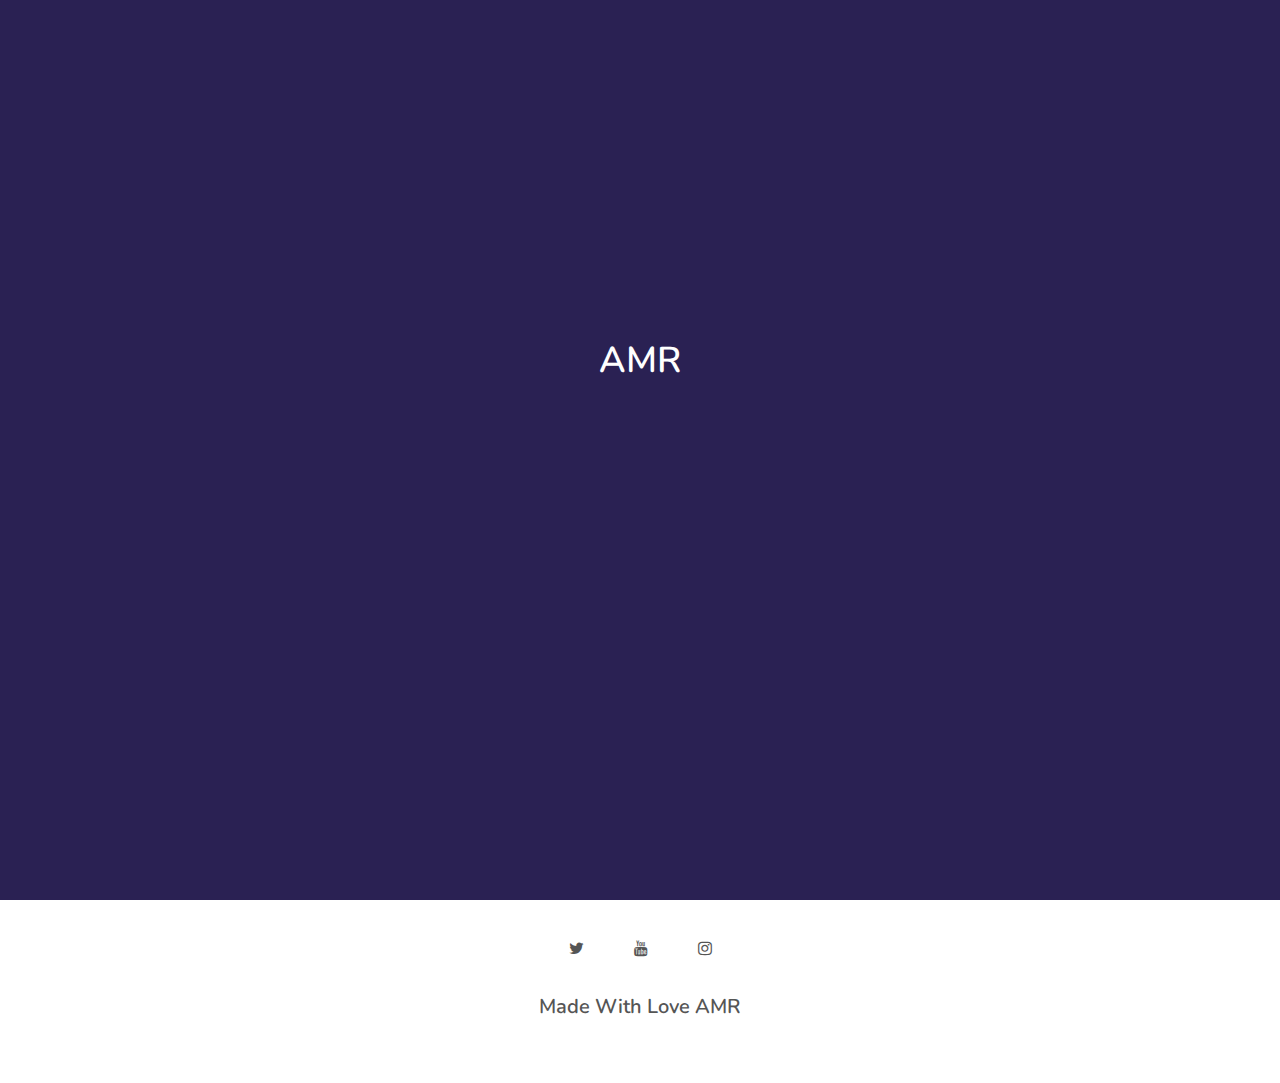
==== commit 31072ca6: "Update" ====
--- a/index.html
+++ b/index.html
@@ -28,11 +28,9 @@
          <div class="nav-links" id="navLinks">
              <ul>
                   <li><a href="index.html">Home</a></1li>
-                  <li><a href="about.html">About</a></1li>
+                  <li><a href="games.html">Games</a></1li>
                   <li><a href="news.html">News</a></1li>
-                  <li><a href="art.html">Art</a></1li>
-                  <li><a href="games.html">Games</a></1li>
-                  <li><a href="future.html">Future</a></1li>
+                  <li><a href="news.html">Books</a></1li>
              </ul>
          </div>
      </nav>
--- a/Style.css
+++ b/Style.css
@@ -12,7 +12,7 @@
     position: relative;
     height: 60vh;
     width: 100%;
-    background-image: linear-gradient(rgba(4,9,30,0.2),rgba(4, 9, 30, 0.2)),url(images/AMR2022October26.png);
+    background-image: linear-gradient(rgba(4,9,30,0.2),rgba(4, 9, 30, 0.2)),url(images/BG.png);
     background-position: center;
     background-size: cover;
     text-align: center;
@@ -63,13 +63,13 @@
     transition: 0.5s;
 }
 .nav-links  ul li a:hover {
-    color: rgb(194, 221, 223);
+
     font-size: 25px;
     font-weight: 800;
     transition: 1s;
     border-radius: 8px;
     margin-bottom: 8px 5px;
-    background-color: #46816e56;
+
     
 }
 .nav-links  ul li::after{
@@ -108,7 +108,7 @@
 {
     display: inline-block;
     text-decoration: none;
-    color: rgb(38, 0, 255);
+    color: rgb(158, 142, 250);
     margin: 10px;
     font-size: 20px;
     position: relative;
@@ -127,7 +127,7 @@
    display: inline-block;
    text-decoration: none;
    color: rgb(255, 255, 255);
-   border: 1px solid rgb(194, 211, 118);
+   border: 1px solid rgb(28, 36, 83);
    padding: 12px 34px;
    margin: 6px;
    font-size: 16px;
@@ -141,8 +141,8 @@
 }
 .BUTON:hover{
 
-    border: 1px solid rgb(194, 211, 118);
-   background:  rgb(228, 224, 166);
+    border: 1px solid rgb(34, 35, 85);
+   background:  rgb(34, 35, 85);
    transition: 1s;
    border-radius: 20px;
    margin-bottom: 20px 12px;
@@ -158,6 +158,7 @@
 body {
     max-width: 100%;
     overflow-x: hidden;
+    background-color: #ffffff;
 }
 
 @media (max-width: 999px) {
@@ -210,57 +211,6 @@
 }
 }
 
-/*----- Games -----*/
-
-.rowGames{
-    width: 80%;
-    margin: auto;
-    text-align: center;
-    padding-top: 50px;
-
-}
-.rowGames img{
-
-    width: 50%;
-}
-.GamesLayer{
-
-    background: transparent;
-    height: 50%;
-    width: 50%;
-    position: absolute;
-    top: 0;
-    left: 0;
-    transition: 0.5s;
-}
-.GamesLayer:hover{
-
-    background-color: rgba(255, 255, 255, 0.2);
-}
-.GamesLayer h3{
-    width: 100%;
-    font-weight: 500;
-    color: black;
-    font-size: 30px;
-    bottom: 0;
-    left: 50%;
-    transform: translateX(-50%);
-    position: absolute;
-    opacity: 0;
-    transition: 0.5s;
-
-}
-.GamesLayer:hover h3{
-
-    bottom: 49%;
-    opacity: 1;
-}
-.Games{
-    width: 30%;
-    margin: auto;
-    text-align: center;  
-    padding-top: 100px;
-}
 h1{
     font-size: 36px;
     font-weight: 600;
@@ -273,90 +223,27 @@
     padding: 10px;
 }
 .row{
-    margin: 10px 10px;
-    display: block;
-    justify-content: space-around;   
-}
-.row2{
     display: grid;
     grid-template-columns: repeat(auto-fit, minmax(400px, 1fr));
     grid-gap: 5px;
 }
 
-.row2 p{
+.row p{
   font-size: large;
 }
-.row2 h1{
+.row h1{
     text-decoration: underline;
     padding-bottom: 50px;
 
 }
-.Games-col{
-    flex-basis: 31%;
-    border-radius: 10px;
-    margin-bottom: 20px 12px;
-    box-sizing: border-box;
-    transition: 1s;
-    border: #a297a8;
-    background: #a297a8;
-
-}
-.Games-col:hover{
-    box-shadow: 0 0 20px 0px rgba(63, 63, 63, 0.5);
-    border-radius: 30px;
-    background: #d0bddb;
-}
-.Games-col2{
-    object-fit: cover;
-    object-position: center;    
-    flex-basis: 31%;
-    background: transparent;
-    border-radius: 10px;
-    margin-bottom: 20px 12px;
-    box-sizing: border-box;
-    transition: 1s;
-    border: #d0bddb;
-    cursor: pointer;
-}
-.Games-col2:hover{
-    background: #d0bddb;
-}
-.Games-col2 p{
-    opacity: 0;
-    transition: 0.5s;
-}
-
-.Games-col2:hover p{
-    opacity: 1;
-}
-
-
-.Games-col2 img {
-    width: 90%;
-    transition: 0.5s;
-    border-radius: 10px;
-}
 h3{
     text-align: center;
     font-weight: 600;
     margin: 10px 0;
 }
-.Games-col2:hover img{
-    width: 100%;
-    border-radius: 30px;
-
-}
-.Games-col2:hover{
-    box-shadow: 0 0 20px 0px rgba(63, 63, 63, 0.5);
-    border-radius: 30px;
-
-}
 
 @media (max-width: 1000px){
     .row{
-        flex-direction: column;
-    }
-    .row2{
         flex-direction: column;
     }
 }
@@ -377,16 +264,16 @@
     transition: 1s;
 }
 
-/*------- art ------*/
-
-.Art{
+/*------- Games ------*/
+
+.Games{
     
     margin: auto;
     text-align: center;
     padding-top: 50px;
 }
 
-.Art-col{
+.Games-col{
     flex-basis: 31%;
     background: transparent;
     border-radius: 10px;
@@ -397,14 +284,15 @@
     border: #d0bddb;
 }
 
-.Art-col h3{
+.Games-col h3{
     font-size: 20px;
    display: block; 
    font-weight: 700;
    text-decoration: underline;
-}
-
-.Art-col img {
+   color: #000000;
+}
+
+.Games-col img {
     width: 90%;
     transition: 0.5s;
     border-radius: 10px;
@@ -412,14 +300,14 @@
     object-position: center;
     height: 70%;
 }
-.Art-col img:hover{
-    width: 100%;
+.Games-col img:hover{
+    width: 90%;
     border-radius: 30px;
     color: black;
-    height: 90%;
-}
-
-.ArtH-col{
+    height: 80%;
+}
+
+.GamesH-col{
     flex-basis: 31%;
     border-radius: 10px;
     margin-bottom: 20px 12px;
@@ -427,62 +315,12 @@
     transition: 1s;
     border: #f3ddff;
 }
-.ArtH-col h3{
+.GamesH-col h3{
     font-size: 20PX;
     display: block; 
     font-weight: 600;
     text-decoration: underline;
  }
- .ArtH-col:hover{
-     box-shadow: 0 0 20px 0px rgba(63, 63, 63, 0.5);
-     border-radius: 30px;
-     background: #cbfaf2;
-     box-shadow: 0 0 20px 0px rgba(63, 63, 63, 0.5);
-     border-radius: 30px;
-     
- }
- 
- .ArtH-col img {
-     width: 90%;
-     transition: 0.5s;
-     border-radius: 10px;
-     
- }
- .ArtH-col img:hover{
-     width: 100%;
-     border-radius: 30px;
-
- }
-
-.layer{
-    background-color: rgba(0, 0, 0, 0.2);
-    height: 100%;
-    width: 90%;
-    position: absolute;
-    top: 0;
-    left: 0;
-    transition: 0.5s;
-}
-.layer:hover{
-    background-color: rgba(0, 0, 0, 0.2);
-}
-.layer h3{
-    width: 100%;
-    font-weight: 500;
-    color: black;
-    font-size: 30px;
-    bottom: 0;
-    left: 50%;
-    transform: translateX(-50%);
-    position: absolute;
-    opacity: 0;
-    transition: 0.5s;
-}
-.layer:hover h3{
-    bottom: 49%;
-    opacity: 1;
-}
-
 /*----foter-----*/
 
 .footer {
@@ -548,60 +386,6 @@
      font-weight: 800;
  }
 
-.Sub-headerArt{
-    height: 100vh;
-    width: 100%;
-    background-position: center;
-    background-size: cover;
-    text-align: center;
-    color: #fff;
-    background-image: url(images/ART.png);
-}
-
-.Sub-headerArt h1{
-    margin-top: -100px;
-    color: rgb(105, 133, 127);
-}
-.Sub-headerArt{
-    color: rgb(105, 133, 127);
-}
-.nav-linksA{
-    flex: 1;
-    text-align: right;
-}
-.nav-linksA  ul li{
-    list-style: none;
-    display: inline-block;
-    padding: 8px 12px;
-    position: relative;
-    font-weight: 700;
-}
-.nav-linksA  ul li a {
-    color: rgb(121, 151, 146);
-    text-decoration: none;
-    font-size: 20px;
-    transition: 0.5s;
-}
-.nav-linksA  ul li a:hover {
-    color: rgb(62, 75, 74);
-    font-size: 25px;
-}
-.nav-linksA  ul li::after{
-    content: '';
-    width: 0%;
-    height: 2px;
-    background: #cf41fa5b;
-    display: block;
-    margin: auto;
-    transition: 0.5s;  
-    
-}
-
-.nav-linksA  ul li:hover::after{
-    width: 100%;
-}
-
-
 .Sub-headerNews{
     height: 100vh;
     width: 100%;
@@ -621,24 +405,6 @@
 }
 
 
-.Sub-headerAbout{
-    height: 100vh;
-    width: 100%;
-    background-position: center;
-    background-size: cover;
-    text-align: center;
-    color: #fff;
-    background-image: url(images/About.png);
-}
-
-.Sub-headerAbout h1{
-    margin-top: -100px;
-    color: rgb(105, 133, 127);
-}
-.Sub-headerAbout{
-    color: rgb(105, 133, 127);
-}
-
 .Sub-headerGames{
     height: 100vh;
     width: 100%;
@@ -657,149 +423,39 @@
     color: rgb(105, 133, 127);
 }
 
-
-
-
-
-
-.about-me{
-    width: 80%;
-    margin: auto;
-    padding-top: 80px;
-    padding-bottom: 50px;
-}
-.about-col{
-    flex-basis: 48%;
-    padding: 30px 40px;
-    text-align: center;
-}
-.about-col img{
-    width: 30%;
-    padding: 5px 5px;
-    background-color: rgba(90, 83, 83, 0.103);
-    border-radius: 20px;
-    margin-bottom: 60px; 
-    transition: 0.5s; 
-}
-
-.about-col h1{
-    padding-top: 5px;
-}
-.about-col p {
-    padding: 15px 0 25px;
-    font-size: 20px;
-    
-}
-
-/*------twitter------*/
-
-.Twitter{
-    padding: auto;
-    margin-left: 25%;
-}
-
-/*--Navigation--*/
-
-.slider{
-    width:  800px;
-    height: 500px;
-    border-radius: 10px;
-    overflow: hidden;
-    margin: auto;
-
-}
-.slides{
-    width:  500%;
-    height: 500px;
-    display: flex;
-}
-.slides input{
-    display: none;
-}
-.slide{
-    width: 20%;
-    transition: 2s;
-}.slide img{
-    width: 800px;
-    height: 500px;
-    
-}
-
-/*--Maual navigaiton--*/
-
-.navgation-Manual{
-    position: absolute;
-    display: flex;
-    width: 800px;
-    justify-content: center;
-    margin-top: 460px;
-}
-.manual-btn{
-    border: 2px solid #555555;
-    padding: 5px;
-    border-radius: 10px;
-    cursor: pointer;
-    transition: 1s;
-}
-.manual-btn:not(:last-child){
-    margin-right: 40px;
-}
-.manual-btn:hover{
-    background: #555555;
-}
-#radio1:checked ~ .first{
-    margin-left: 0;
-}
-#radio2:checked ~ .first{
-    margin-left: -20%;
-}
-#radio3:checked ~ .first{
-    margin-left: -40%;
-}
-#radio4:checked ~ .first{
-    margin-left: -60%;
-}
-
-/*--auto--*/
-
-.navigation-auto{
-    position: absolute;
-    display: flex;
-    width: 800px;
-    justify-content: center;
-    margin-top: 460px;
-}
-.navigation-auto div {
-    border: 2px solid #555555;
-    padding: 5px;
-    border-radius: 10px;
-    transition: 1s;
-}
-
-.navigation-auto div:not(:last-child){
-    margin-right: 40px;
-}
-
-#radio1:checked ~ .navigation-auto .auto-btn1{
-    background: #555555;
-}
-#radio2:checked ~ .navigation-auto .auto-btn2{
-    background: #555555;
-}
-#radio3:checked ~ .navigation-auto .auto-btn3{
-    background: #555555;
-}
-#radio4:checked ~ .navigation-auto .auto-btn4{
-    background: #555555;
-}
-
 /*--News--*/
+
+@media(max-width: 1500px){
+    .NewsBig img{
+        width: 0%;
+    }
+    .News img{
+        width: 50%;
+        object-fit: cover;
+        object-position: center;
+    }
+    .News{
+        width: 80%;
+    }
+    .NewsBig{
+        width: 80%;
+    }
+    .nav-linksA  ul li a {
+        font-size: 30px;
+    }
+    .nav-linksA  ul li a:hover {
+        font-size: 35px;
+    }
+    .nav-links  ul li a:hover {
+        font-size: 35px;
+    }
+}
 
 .News{
     padding: 40px;
     display: flex;
     justify-content: space-between;
-    background-color: #f5daff;
+    background-color:  #312642;
     width: 60%;
     margin: 10rem auto 0 auto;
     border-radius: 30px;
@@ -808,7 +464,7 @@
     padding: 40px;
     display: flex;
     justify-content: space-between;
-    background-color: #f5daff;
+    background-color:  #312642;
     width: 70%;
     margin: 10rem auto 0 auto;
     border-radius: 30px;
@@ -818,37 +474,12 @@
     border-radius: 30px;
     background-color: #ffffff;
 }
-@media(max-width: 1500px){
-    .NewsBig img{
-        width: 0%;
-    }
-    .News img{
-        width: 50%;
-        object-fit: cover;
-        object-position: center;
-    }
-    .News{
-        width: 80%;
-    }
-    .NewsBig{
-        width: 80%;
-    }
-    .nav-linksA  ul li a {
-        font-size: 30px;
-    }
-    .nav-linksA  ul li a:hover {
-        font-size: 35px;
-    }
-    .nav-links  ul li a:hover {
-        font-size: 35px;
-    }
-}
 .NewsBig h1{
   margin: 0;
-  color: black;
+  color: rgb(255, 255, 255);
 }
 .NewsBig p{
-    color: rgb(0, 0, 0);
+    color: rgb(255, 255, 255);
     margin-right: 15px;
 }
 
@@ -859,30 +490,14 @@
 }
 .News h1{
   margin: 0;
-  color: black;
+  color: rgb(255, 255, 255);
 }
 .News p{
-    color: black;
+    color: rgb(255, 255, 255);
     margin-right: 15px;
 }
 .nobg{
     background-color: black;
-}
-
-/*---ArtBtn---*/
-
-.arbtn{
-    display: flex;
-    justify-content: center;
-}
-
-
-.arbtn a {
-    color: black ;
-    margin: 12px;
-}
-.arbtn a:hover {
-    color: rgb(251, 255, 211) ;
 }
 
 .BGB{
@@ -898,33 +513,17 @@
 }
 
 ::-webkit-scrollbar{
-    background: rgb(255, 255, 255);
+    background: rgb(102, 102, 102);
     width: 0.7em;
 }
 
 ::-webkit-scrollbar-thumb{
-    background: rgb(110, 173, 255);
+    background:rgb(51, 51, 51); 
     border-radius: 50vw;
 }
 
 ::-webkit-scrollbar-thumb:hover{
-    background: rgb(88, 160, 255);
-}
-
-header{
-    position: relative;
-    left: 0;
-    top: 0;
-    width: 1005;
-    height: 80px;
-}
-
-header h4 {
-    position: absolute;
-    left: 10%;
-    bottom: 1rem;
-    font-size: 1.6rem;
-
+    background: rgb(51, 51, 51);
 }
 
 .intro {
@@ -934,7 +533,7 @@
     top: 0;
     width: 100%;
     height: 100vh;
-    background-color: #88caca;
+    background-color: #2a2153;
     transition: 1s;
 }
 
